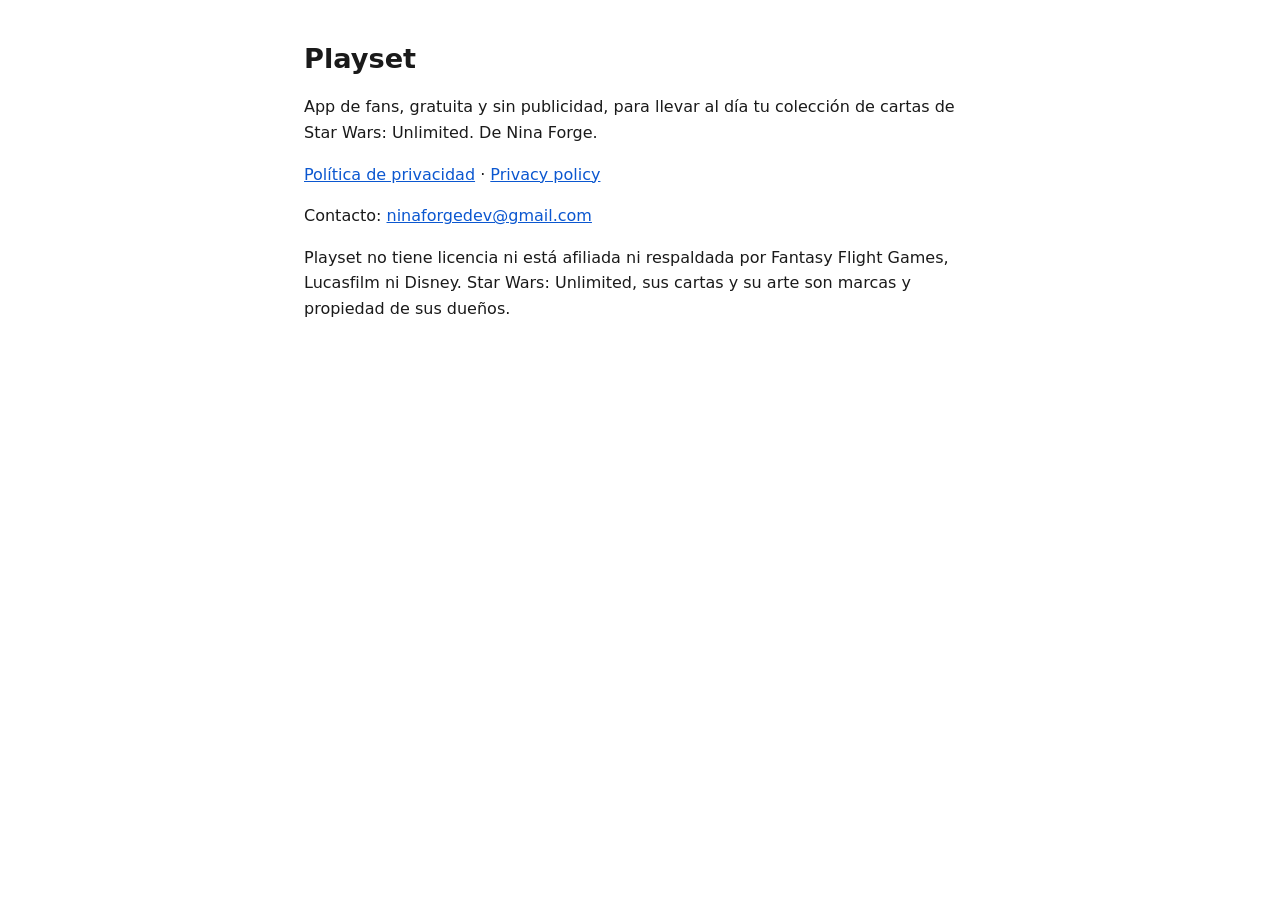
==== playset/index.html @ 529dc541 "feat: add the Nina Forge site and the Playset privacy policy Co-Authored-By: Claude Sonnet 5.5 <nore" ====
<!doctype html>
<html lang="es">
<head>
<meta charset="utf-8">
<meta name="viewport" content="width=device-width,initial-scale=1">
<title>Playset</title>
<style>body{margin:0;background:#fff;color:#1a1a1a;font:16px/1.6 system-ui,-apple-system,Segoe UI,Roboto,sans-serif}
main{max-width:42rem;margin:0 auto;padding:1.5rem 1rem 3rem}
h1{font-size:1.7rem;line-height:1.25}h2{font-size:1.2rem;margin-top:2rem}
a{color:#0b57d0}code{background:#f1f1f1;padding:.1em .3em;border-radius:3px}
nav{margin-bottom:1.5rem;font-size:.95rem}
@media(prefers-color-scheme:dark){body{background:#121212;color:#e6e6e6}a{color:#8ab4f8}code{background:#242424}}</style>
</head>
<body>
<main>

<h1>Playset</h1>
<p>App de fans, gratuita y sin publicidad, para llevar al día tu colección de cartas de Star Wars: Unlimited. De Nina Forge.</p>
<p><a href="privacidad/">Política de privacidad</a> · <a href="privacidad/en/">Privacy policy</a></p>
<p>Contacto: <a href="mailto:ninaforgedev@gmail.com">ninaforgedev@gmail.com</a></p>
<p>Playset no tiene licencia ni está afiliada ni respaldada por Fantasy Flight Games, Lucasfilm ni Disney. Star Wars: Unlimited, sus cartas y su arte son marcas y propiedad de sus dueños.</p>
</main>
</body>
</html>
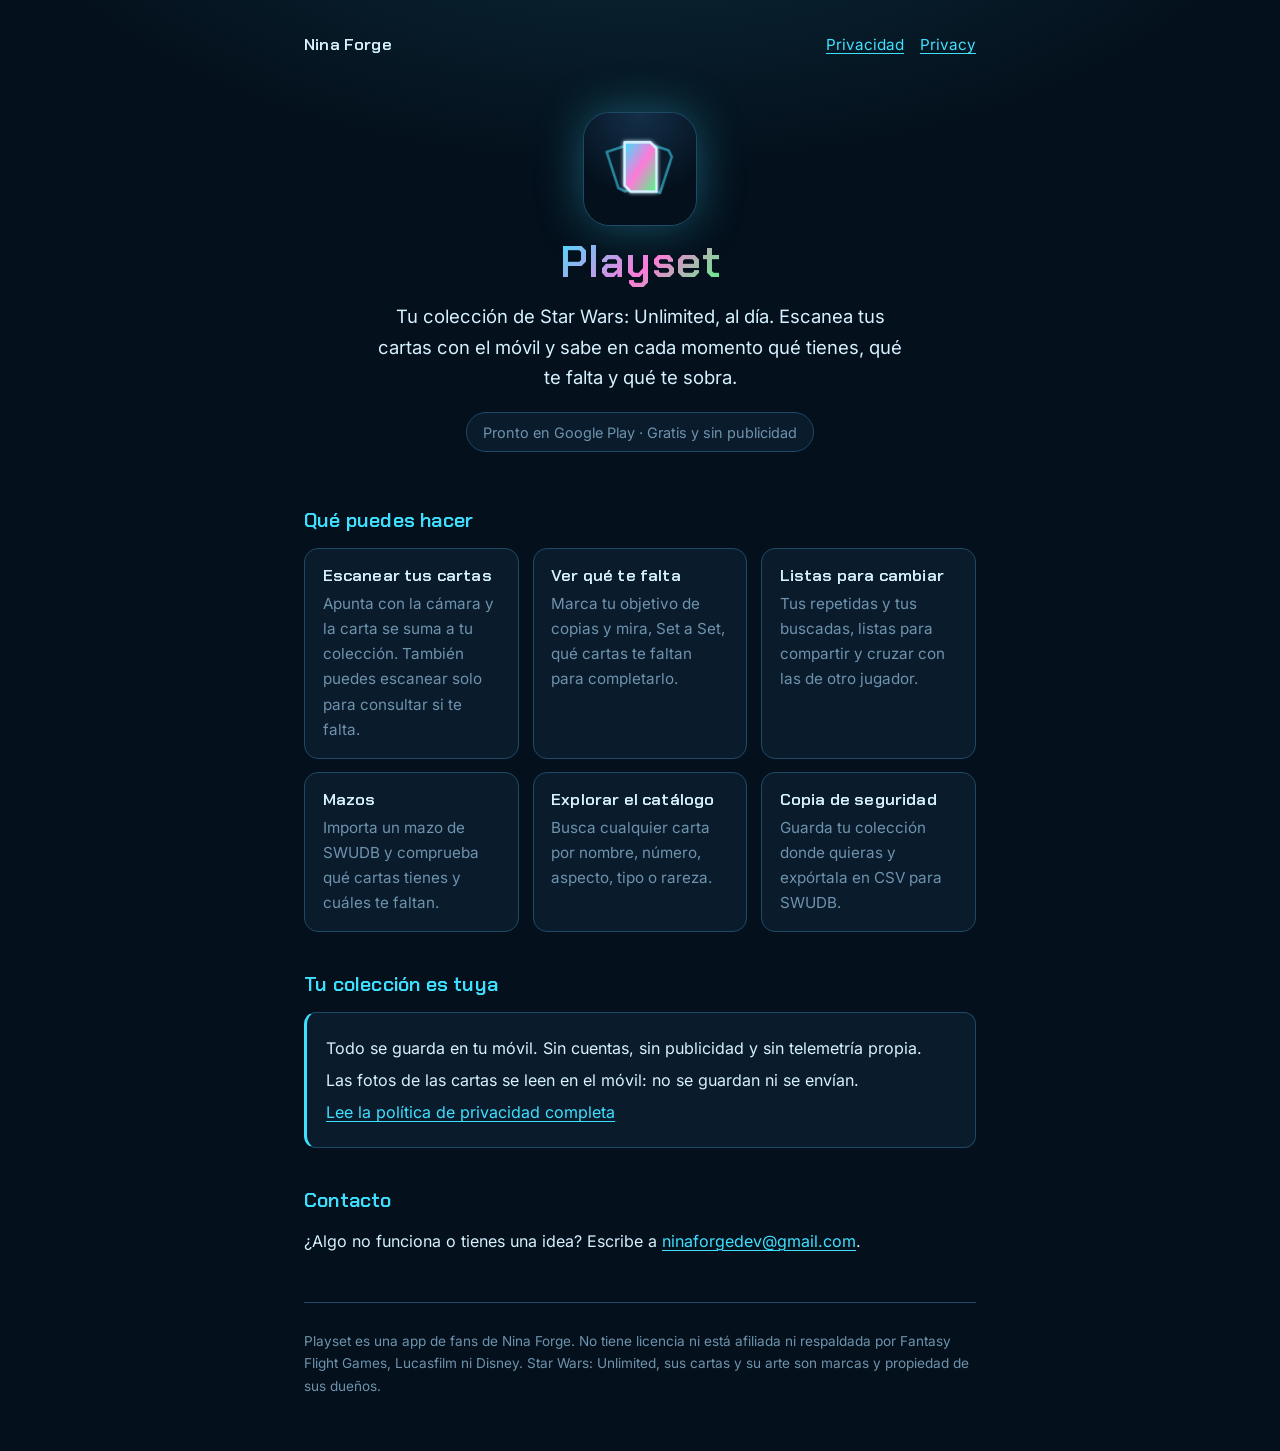
==== commit 04a8241c: "style(site): give the site the Playset holo look and a proper Playset landing page Co-Authored-By: C" ====
--- a/playset/index.html
+++ b/playset/index.html
@@ -4,21 +4,48 @@
 <meta charset="utf-8">
 <meta name="viewport" content="width=device-width,initial-scale=1">
 <title>Playset</title>
-<style>body{margin:0;background:#fff;color:#1a1a1a;font:16px/1.6 system-ui,-apple-system,Segoe UI,Roboto,sans-serif}
-main{max-width:42rem;margin:0 auto;padding:1.5rem 1rem 3rem}
-h1{font-size:1.7rem;line-height:1.25}h2{font-size:1.2rem;margin-top:2rem}
-a{color:#0b57d0}code{background:#f1f1f1;padding:.1em .3em;border-radius:3px}
-nav{margin-bottom:1.5rem;font-size:.95rem}
-@media(prefers-color-scheme:dark){body{background:#121212;color:#e6e6e6}a{color:#8ab4f8}code{background:#242424}}</style>
+<meta name="description" content="App de fans, gratuita y sin publicidad, para llevar al día tu colección de cartas de Star Wars: Unlimited escaneándolas con el móvil.">
+<meta name="theme-color" content="#04101C">
+<link rel="icon" href="/assets/favicon.png">
+<link rel="stylesheet" href="/assets/site.css">
 </head>
 <body>
 <main>
+<header class="topbar">
+<a class="brand" href="/">Nina Forge</a>
+<nav><a href="privacidad/">Privacidad</a><a href="privacidad/en/">Privacy</a></nav>
+</header>
 
-<h1>Playset</h1>
-<p>App de fans, gratuita y sin publicidad, para llevar al día tu colección de cartas de Star Wars: Unlimited. De Nina Forge.</p>
-<p><a href="privacidad/">Política de privacidad</a> · <a href="privacidad/en/">Privacy policy</a></p>
-<p>Contacto: <a href="mailto:ninaforgedev@gmail.com">ninaforgedev@gmail.com</a></p>
-<p>Playset no tiene licencia ni está afiliada ni respaldada por Fantasy Flight Games, Lucasfilm ni Disney. Star Wars: Unlimited, sus cartas y su arte son marcas y propiedad de sus dueños.</p>
+<section class="hero">
+<img src="/assets/playset-icon.png" alt="Icono de Playset">
+<h1><span class="holo-text">Playset</span></h1>
+<p class="lead">Tu colección de Star Wars: Unlimited, al día. Escanea tus cartas con el móvil y sabe en cada momento qué tienes, qué te falta y qué te sobra.</p>
+<span class="badge">Pronto en Google Play · Gratis y sin publicidad</span>
+</section>
+
+<h2>Qué puedes hacer</h2>
+<div class="grid">
+<div class="tile"><h3>Escanear tus cartas</h3><p>Apunta con la cámara y la carta se suma a tu colección. También puedes escanear solo para consultar si te falta.</p></div>
+<div class="tile"><h3>Ver qué te falta</h3><p>Marca tu objetivo de copias y mira, Set a Set, qué cartas te faltan para completarlo.</p></div>
+<div class="tile"><h3>Listas para cambiar</h3><p>Tus repetidas y tus buscadas, listas para compartir y cruzar con las de otro jugador.</p></div>
+<div class="tile"><h3>Mazos</h3><p>Importa un mazo de SWUDB y comprueba qué cartas tienes y cuáles te faltan.</p></div>
+<div class="tile"><h3>Explorar el catálogo</h3><p>Busca cualquier carta por nombre, número, aspecto, tipo o rareza.</p></div>
+<div class="tile"><h3>Copia de seguridad</h3><p>Guarda tu colección donde quieras y expórtala en CSV para SWUDB.</p></div>
+</div>
+
+<h2>Tu colección es tuya</h2>
+<div class="panel">
+<p>Todo se guarda en tu móvil. Sin cuentas, sin publicidad y sin telemetría propia.</p>
+<p>Las fotos de las cartas se leen en el móvil: no se guardan ni se envían.</p>
+<p><a href="privacidad/">Lee la política de privacidad completa</a></p>
+</div>
+
+<h2>Contacto</h2>
+<p>¿Algo no funciona o tienes una idea? Escribe a <a href="mailto:ninaforgedev@gmail.com">ninaforgedev@gmail.com</a>.</p>
+
+<footer>
+<p>Playset es una app de fans de Nina Forge. No tiene licencia ni está afiliada ni respaldada por Fantasy Flight Games, Lucasfilm ni Disney. Star Wars: Unlimited, sus cartas y su arte son marcas y propiedad de sus dueños.</p>
+</footer>
 </main>
 </body>
 </html>
--- a/assets/site.css
+++ b/assets/site.css
@@ -0,0 +1,74 @@
+@font-face{font-family:"Chakra Petch";font-weight:600;font-display:swap;src:url(/assets/fonts/ChakraPetch_600SemiBold.ttf) format("truetype")}
+@font-face{font-family:"Inter";font-weight:400;font-display:swap;src:url(/assets/fonts/Inter_400Regular.ttf) format("truetype")}
+@font-face{font-family:"Inter";font-weight:600;font-display:swap;src:url(/assets/fonts/Inter_600SemiBold.ttf) format("truetype")}
+
+:root{
+  --background:#04101C;
+  --surface:#0A1B2C;
+  --raised:#10263B;
+  --line:#1E4A66;
+  --text:#D6F1FF;
+  --muted:#6E93AD;
+  --accent:#3FE0FF;
+  --foil:#FF7AD9;
+  --green:#4DFF82;
+  --holo:linear-gradient(135deg,var(--accent) 0%,var(--foil) 55%,var(--green) 100%);
+}
+
+*{box-sizing:border-box}
+html{color-scheme:dark}
+body{
+  margin:0;
+  min-height:100vh;
+  background:
+    radial-gradient(60rem 30rem at 50% -10rem,rgba(63,224,255,.14),transparent 70%),
+    var(--background);
+  color:var(--text);
+  font:16px/1.65 Inter,system-ui,-apple-system,"Segoe UI",Roboto,sans-serif;
+  -webkit-font-smoothing:antialiased;
+}
+
+main{max-width:44rem;margin:0 auto;padding:2rem 1rem 3rem}
+
+h1,h2,h3,.brand{font-family:"Chakra Petch",Inter,system-ui,sans-serif;font-weight:600;letter-spacing:.01em;line-height:1.2}
+h1{font-size:clamp(2rem,6vw,2.75rem);margin:.25rem 0 .75rem}
+h2{font-size:1.25rem;margin:2.5rem 0 .75rem;color:var(--accent)}
+h3{font-size:1.05rem;margin:0 0 .35rem}
+
+a{color:var(--accent);text-decoration-thickness:1px;text-underline-offset:3px}
+a:hover{text-decoration-thickness:2px}
+a:focus-visible{outline:2px solid var(--accent);outline-offset:3px;border-radius:4px}
+
+code{font-family:"JetBrains Mono",ui-monospace,Menlo,monospace;font-size:.88em;background:var(--raised);border:1px solid var(--line);padding:.05em .35em;border-radius:4px;overflow-wrap:anywhere}
+strong{color:#fff;font-weight:600}
+ul{padding-left:1.25rem}
+li{margin:.4rem 0}
+
+.topbar{display:flex;justify-content:space-between;align-items:center;gap:1rem;margin-bottom:2rem;font-size:.95rem}
+.topbar .brand{color:var(--text);text-decoration:none;font-size:1.05rem}
+.topbar nav{display:flex;gap:1rem;flex-wrap:wrap}
+
+.hero{text-align:center;padding:1.5rem 0 1rem}
+.hero img{width:112px;height:112px;border-radius:26px;box-shadow:0 0 0 1px var(--line),0 0 48px rgba(63,224,255,.35)}
+.hero .lead{font-size:1.15rem;color:var(--text);max-width:34rem;margin:0 auto}
+.holo-text{background:var(--holo);-webkit-background-clip:text;background-clip:text;color:transparent}
+
+.badge{display:inline-block;margin-top:1.25rem;padding:.45rem 1rem;border:1px solid var(--line);border-radius:999px;background:var(--surface);color:var(--muted);font-size:.9rem}
+
+.grid{display:grid;grid-template-columns:repeat(auto-fit,minmax(13rem,1fr));gap:.85rem;margin-top:1rem}
+.tile{background:var(--surface);border:1px solid var(--line);border-radius:14px;padding:1rem 1.1rem}
+.tile p{margin:0;color:var(--muted);font-size:.95rem}
+
+.panel{background:var(--surface);border:1px solid var(--line);border-left:3px solid var(--accent);border-radius:12px;padding:1rem 1.2rem;margin-top:1rem}
+.panel p{margin:.35rem 0}
+
+.app-link{display:flex;align-items:center;gap:1rem;text-decoration:none;color:inherit;background:var(--surface);border:1px solid var(--line);border-radius:16px;padding:1rem;margin-top:1rem;transition:border-color .15s,transform .15s}
+.app-link:hover{border-color:var(--accent);transform:translateY(-1px)}
+.app-link img{width:64px;height:64px;border-radius:16px;flex:none}
+.app-link p{margin:.15rem 0 0;color:var(--muted);font-size:.95rem}
+
+.meta{color:var(--muted);font-size:.95rem}
+footer{margin-top:3rem;padding-top:1.25rem;border-top:1px solid var(--line);color:var(--muted);font-size:.85rem}
+footer p{margin:.4rem 0}
+
+@media (prefers-reduced-motion:reduce){.app-link{transition:none}.app-link:hover{transform:none}}
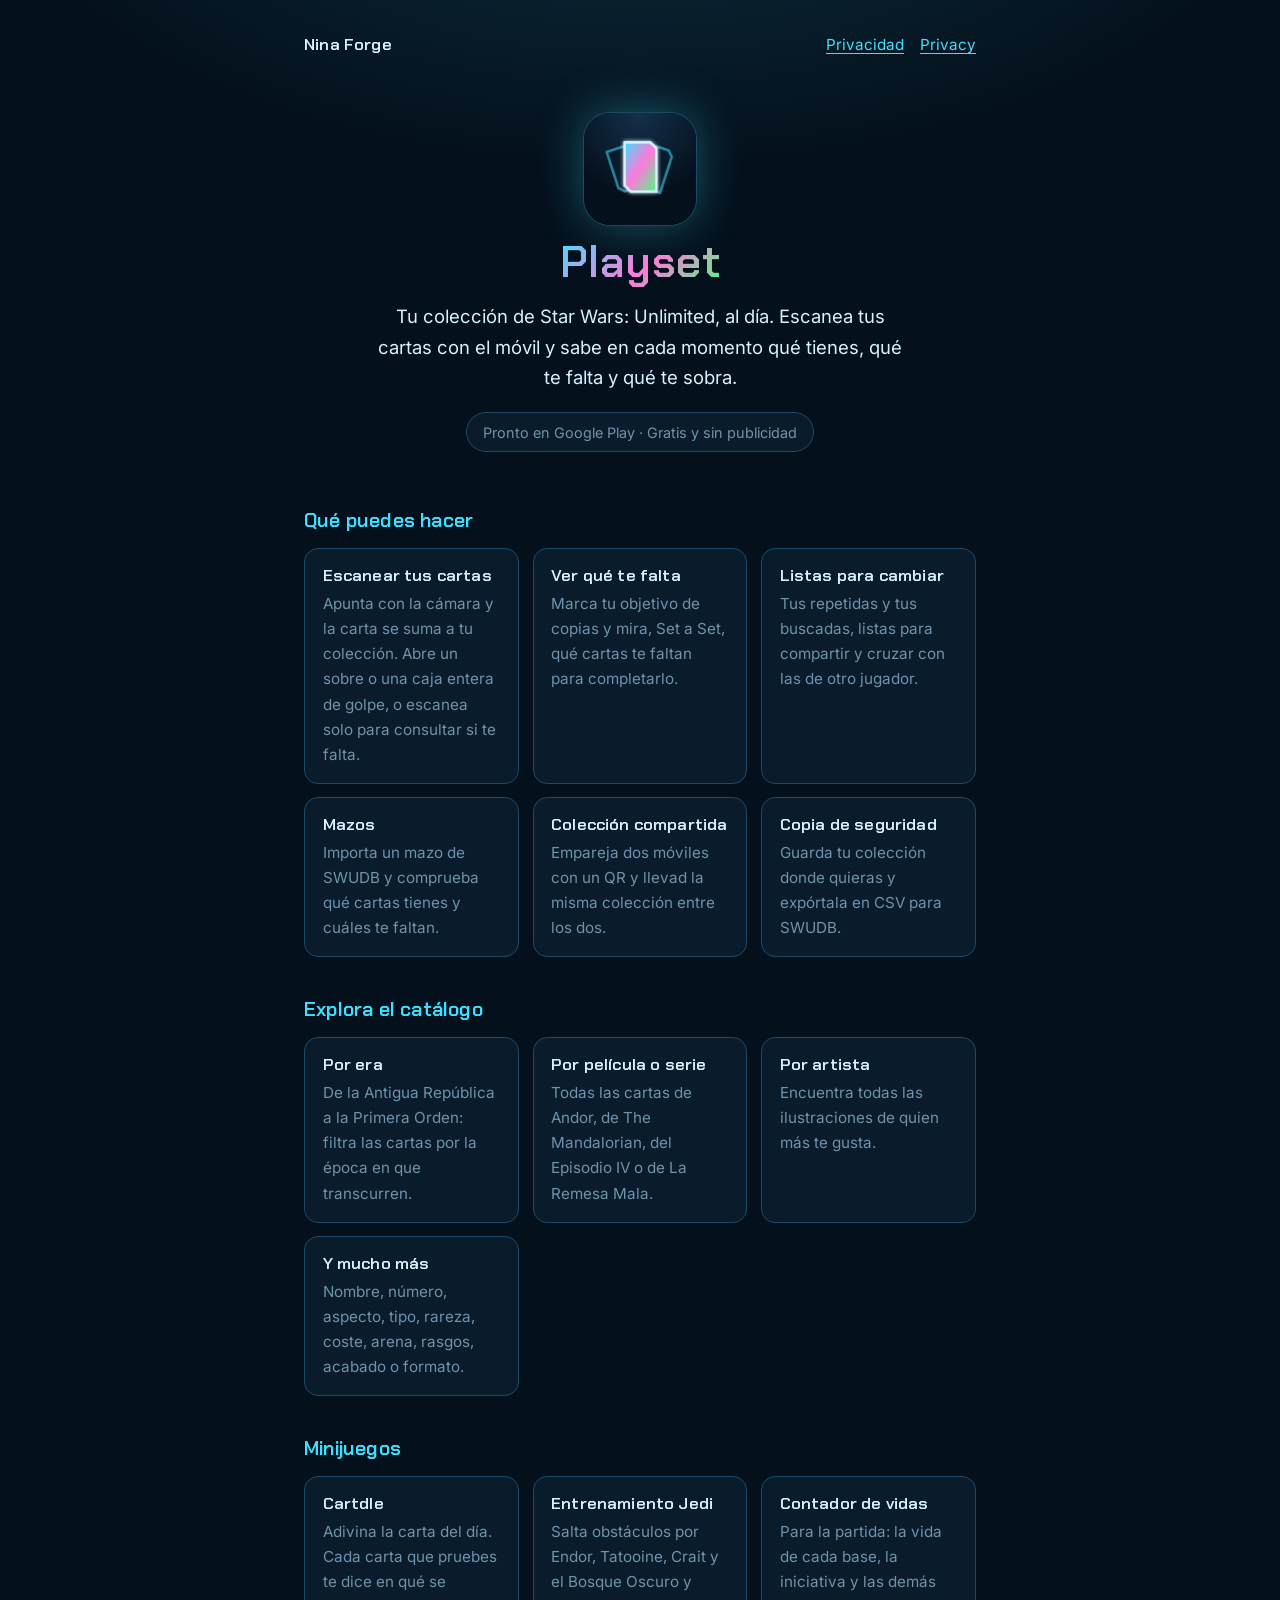
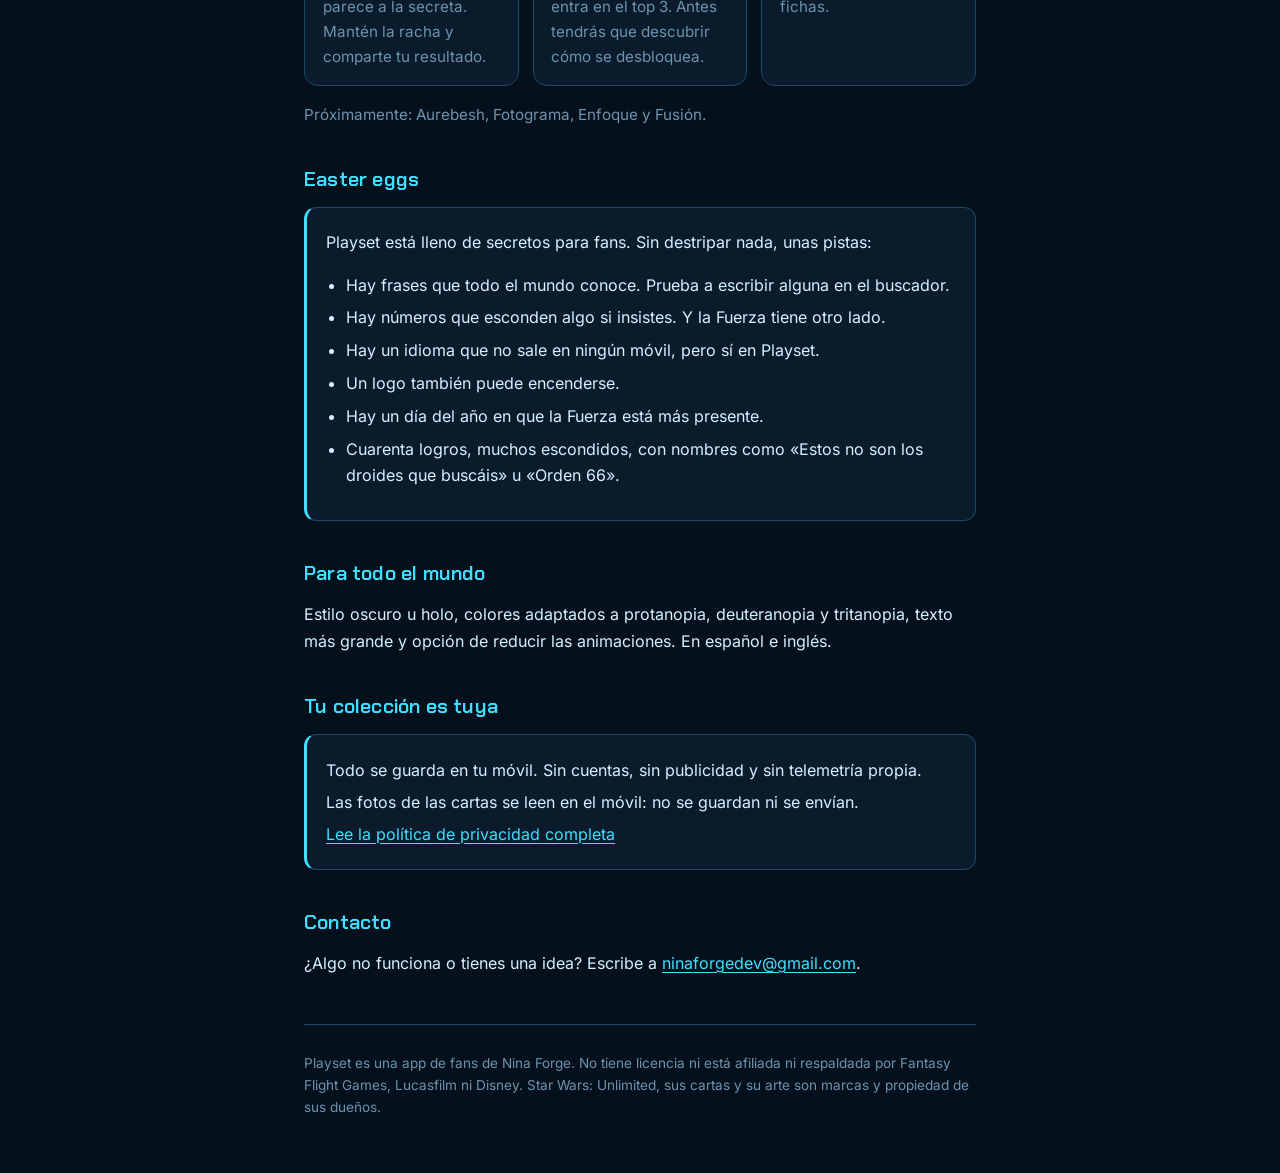
==== commit 913c50a6: "feat(playset): describe the app features, minigames and easter eggs Co-Authored-By: Claude Opus 5.5 " ====
--- a/playset/index.html
+++ b/playset/index.html
@@ -25,13 +25,45 @@
 
 <h2>Qué puedes hacer</h2>
 <div class="grid">
-<div class="tile"><h3>Escanear tus cartas</h3><p>Apunta con la cámara y la carta se suma a tu colección. También puedes escanear solo para consultar si te falta.</p></div>
+<div class="tile"><h3>Escanear tus cartas</h3><p>Apunta con la cámara y la carta se suma a tu colección. Abre un sobre o una caja entera de golpe, o escanea solo para consultar si te falta.</p></div>
 <div class="tile"><h3>Ver qué te falta</h3><p>Marca tu objetivo de copias y mira, Set a Set, qué cartas te faltan para completarlo.</p></div>
 <div class="tile"><h3>Listas para cambiar</h3><p>Tus repetidas y tus buscadas, listas para compartir y cruzar con las de otro jugador.</p></div>
 <div class="tile"><h3>Mazos</h3><p>Importa un mazo de SWUDB y comprueba qué cartas tienes y cuáles te faltan.</p></div>
-<div class="tile"><h3>Explorar el catálogo</h3><p>Busca cualquier carta por nombre, número, aspecto, tipo o rareza.</p></div>
+<div class="tile"><h3>Colección compartida</h3><p>Empareja dos móviles con un QR y llevad la misma colección entre los dos.</p></div>
 <div class="tile"><h3>Copia de seguridad</h3><p>Guarda tu colección donde quieras y expórtala en CSV para SWUDB.</p></div>
 </div>
+
+<h2>Explora el catálogo</h2>
+<div class="grid">
+<div class="tile"><h3>Por era</h3><p>De la Antigua República a la Primera Orden: filtra las cartas por la época en que transcurren.</p></div>
+<div class="tile"><h3>Por película o serie</h3><p>Todas las cartas de Andor, de The Mandalorian, del Episodio IV o de La Remesa Mala.</p></div>
+<div class="tile"><h3>Por artista</h3><p>Encuentra todas las ilustraciones de quien más te gusta.</p></div>
+<div class="tile"><h3>Y mucho más</h3><p>Nombre, número, aspecto, tipo, rareza, coste, arena, rasgos, acabado o formato.</p></div>
+</div>
+
+<h2>Minijuegos</h2>
+<div class="grid">
+<div class="tile"><h3>Cartdle</h3><p>Adivina la carta del día. Cada carta que pruebes te dice en qué se parece a la secreta. Mantén la racha y comparte tu resultado.</p></div>
+<div class="tile"><h3>Entrenamiento Jedi</h3><p>Salta obstáculos por Endor, Tatooine, Crait y el Bosque Oscuro y entra en el top 3. Antes tendrás que descubrir cómo se desbloquea.</p></div>
+<div class="tile"><h3>Contador de vidas</h3><p>Para la partida: la vida de cada base, la iniciativa y las demás fichas.</p></div>
+</div>
+<p class="meta">Próximamente: Aurebesh, Fotograma, Enfoque y Fusión.</p>
+
+<h2>Easter eggs</h2>
+<div class="panel">
+<p>Playset está lleno de secretos para fans. Sin destripar nada, unas pistas:</p>
+<ul>
+<li>Hay frases que todo el mundo conoce. Prueba a escribir alguna en el buscador.</li>
+<li>Hay números que esconden algo si insistes. Y la Fuerza tiene otro lado.</li>
+<li>Hay un idioma que no sale en ningún móvil, pero sí en Playset.</li>
+<li>Un logo también puede encenderse.</li>
+<li>Hay un día del año en que la Fuerza está más presente.</li>
+<li>Cuarenta logros, muchos escondidos, con nombres como «Estos no son los droides que buscáis» u «Orden 66».</li>
+</ul>
+</div>
+
+<h2>Para todo el mundo</h2>
+<p>Estilo oscuro u holo, colores adaptados a protanopia, deuteranopia y tritanopia, texto más grande y opción de reducir las animaciones. En español e inglés.</p>
 
 <h2>Tu colección es tuya</h2>
 <div class="panel">
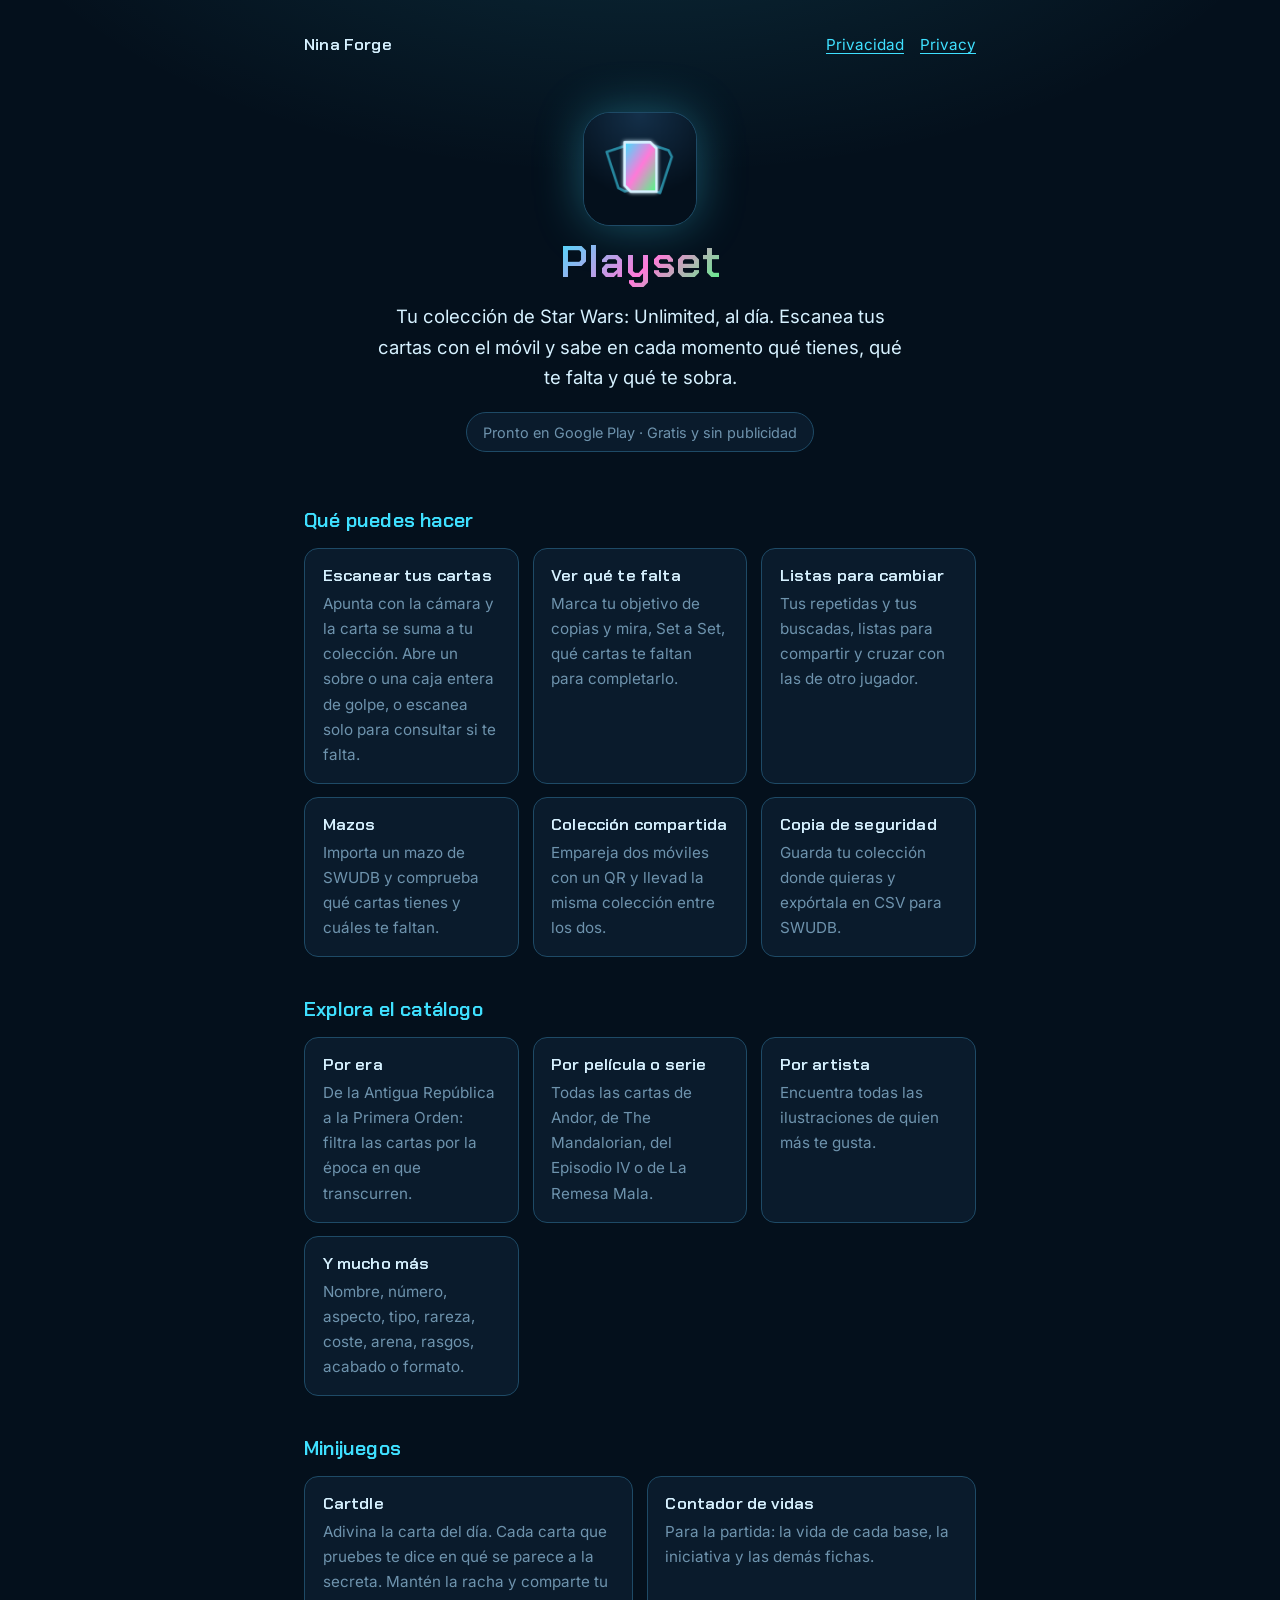
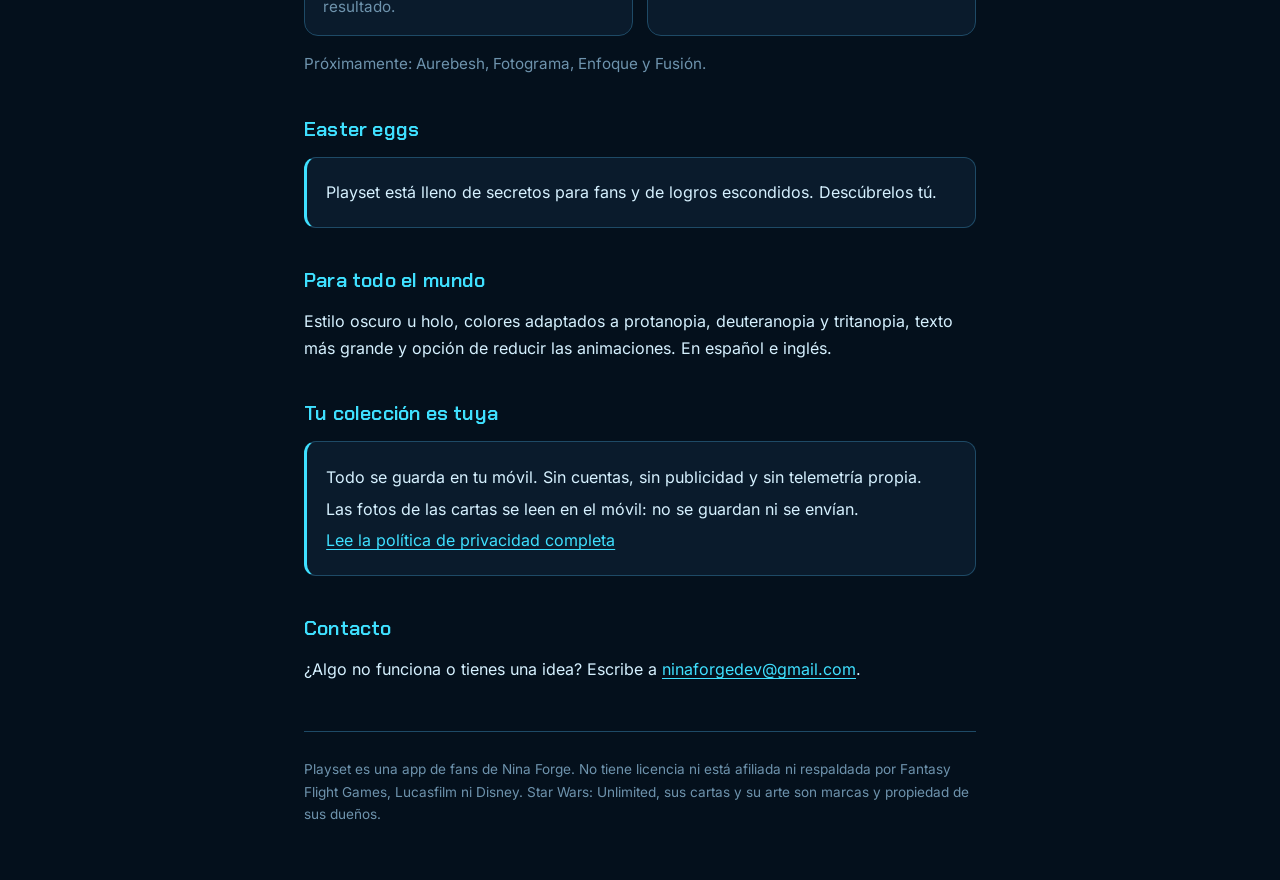
==== commit ae6419bc: "feat(playset): keep the easter eggs and the Jedi training secret Co-Authored-By: Claude Opus 5.5 <no" ====
--- a/playset/index.html
+++ b/playset/index.html
@@ -44,22 +44,13 @@
 <h2>Minijuegos</h2>
 <div class="grid">
 <div class="tile"><h3>Cartdle</h3><p>Adivina la carta del día. Cada carta que pruebes te dice en qué se parece a la secreta. Mantén la racha y comparte tu resultado.</p></div>
-<div class="tile"><h3>Entrenamiento Jedi</h3><p>Salta obstáculos por Endor, Tatooine, Crait y el Bosque Oscuro y entra en el top 3. Antes tendrás que descubrir cómo se desbloquea.</p></div>
 <div class="tile"><h3>Contador de vidas</h3><p>Para la partida: la vida de cada base, la iniciativa y las demás fichas.</p></div>
 </div>
 <p class="meta">Próximamente: Aurebesh, Fotograma, Enfoque y Fusión.</p>
 
 <h2>Easter eggs</h2>
 <div class="panel">
-<p>Playset está lleno de secretos para fans. Sin destripar nada, unas pistas:</p>
-<ul>
-<li>Hay frases que todo el mundo conoce. Prueba a escribir alguna en el buscador.</li>
-<li>Hay números que esconden algo si insistes. Y la Fuerza tiene otro lado.</li>
-<li>Hay un idioma que no sale en ningún móvil, pero sí en Playset.</li>
-<li>Un logo también puede encenderse.</li>
-<li>Hay un día del año en que la Fuerza está más presente.</li>
-<li>Cuarenta logros, muchos escondidos, con nombres como «Estos no son los droides que buscáis» u «Orden 66».</li>
-</ul>
+<p>Playset está lleno de secretos para fans y de logros escondidos. Descúbrelos tú.</p>
 </div>
 
 <h2>Para todo el mundo</h2>
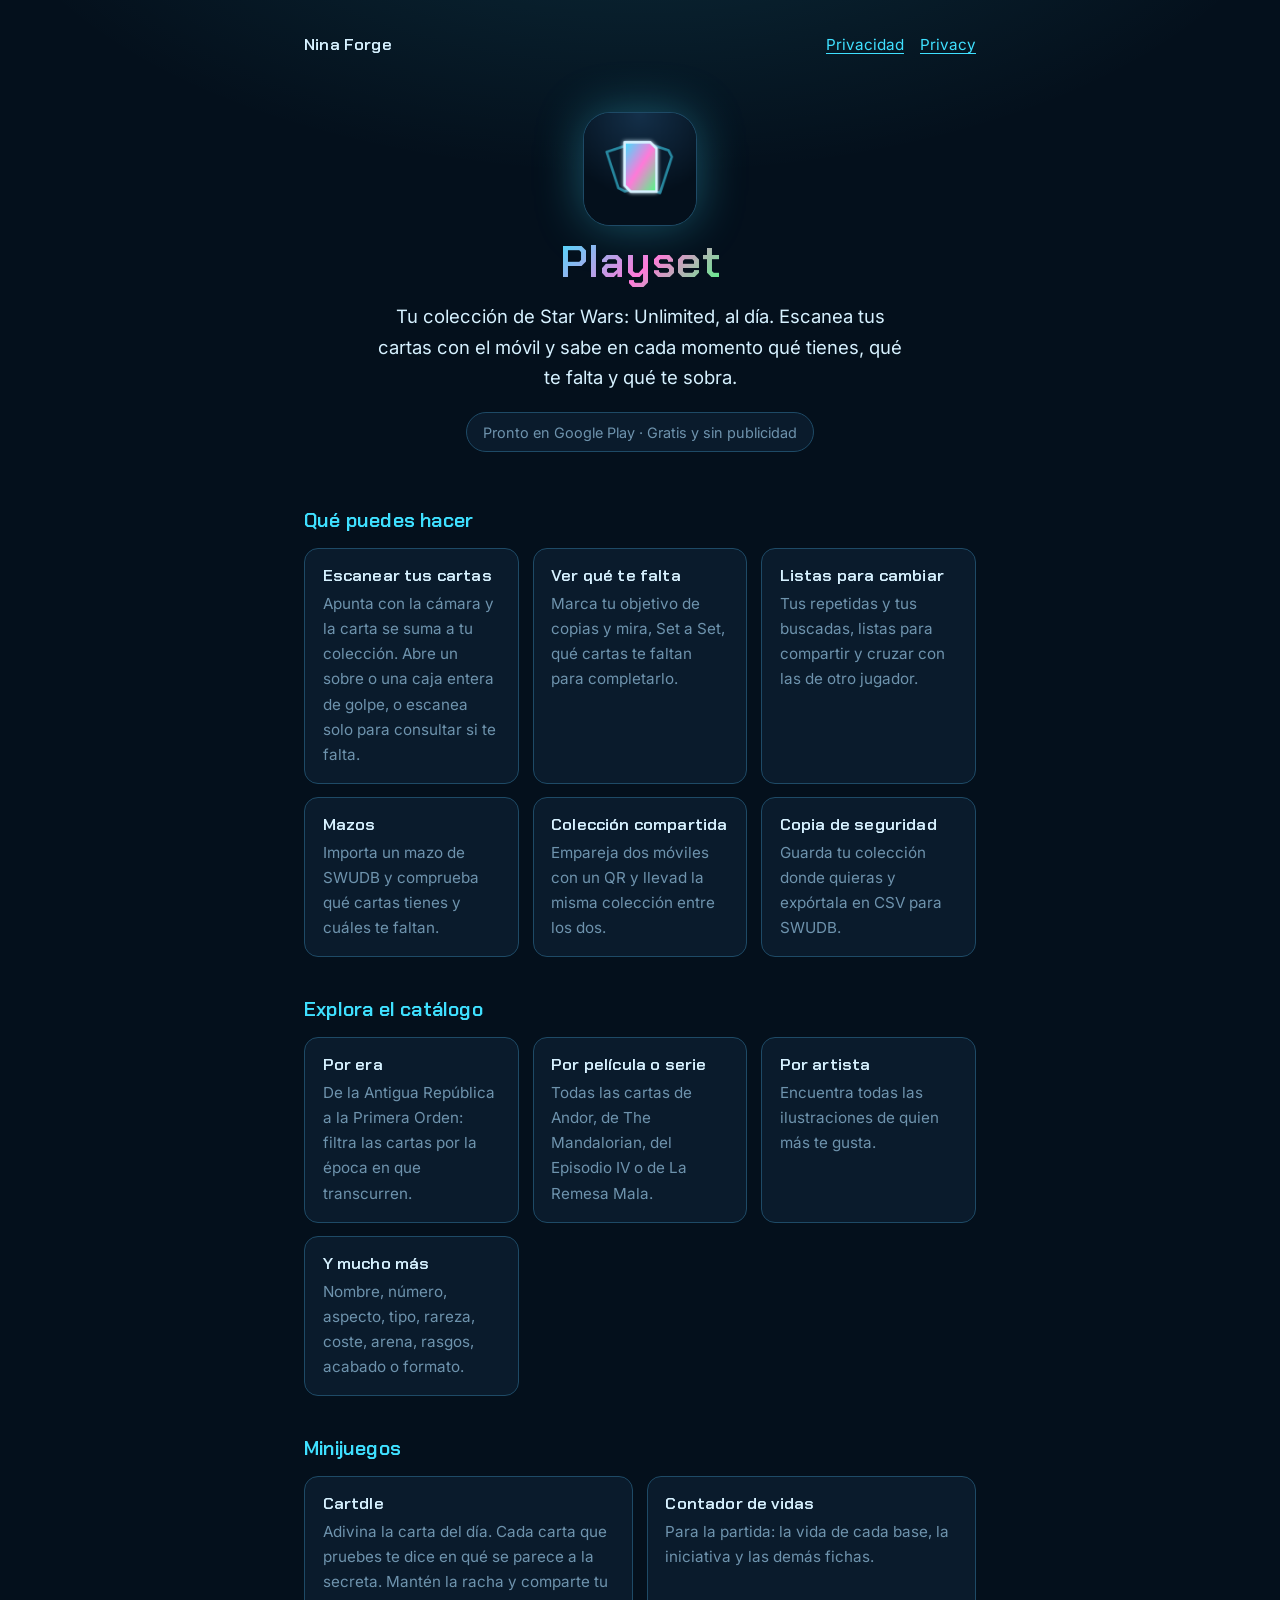
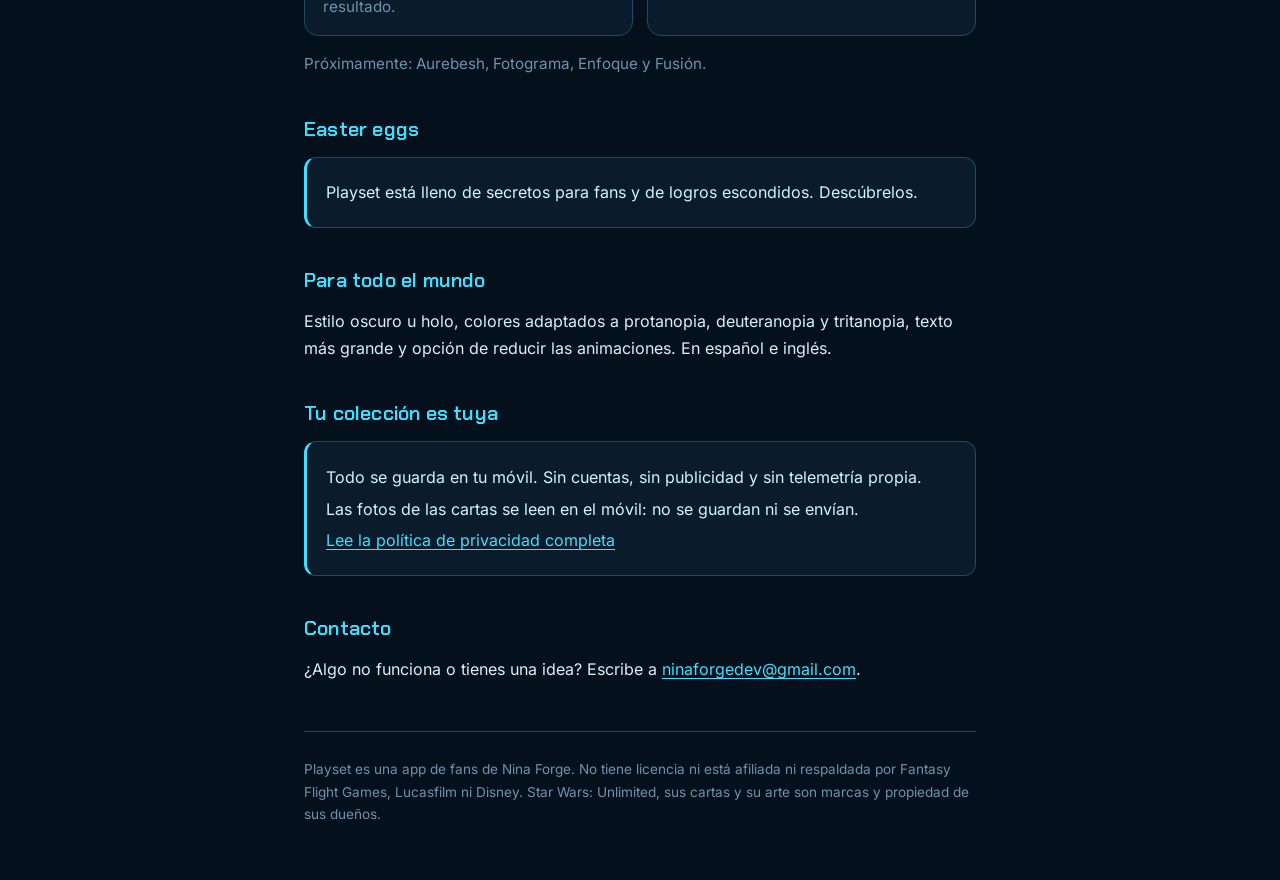
==== commit 0cb1b760: "feat(playset): shorten the easter eggs line Co-Authored-By: Claude Opus 5.5 <noreply@anthropic.com>" ====
--- a/playset/index.html
+++ b/playset/index.html
@@ -50,7 +50,7 @@
 
 <h2>Easter eggs</h2>
 <div class="panel">
-<p>Playset está lleno de secretos para fans y de logros escondidos. Descúbrelos tú.</p>
+<p>Playset está lleno de secretos para fans y de logros escondidos. Descúbrelos.</p>
 </div>
 
 <h2>Para todo el mundo</h2>
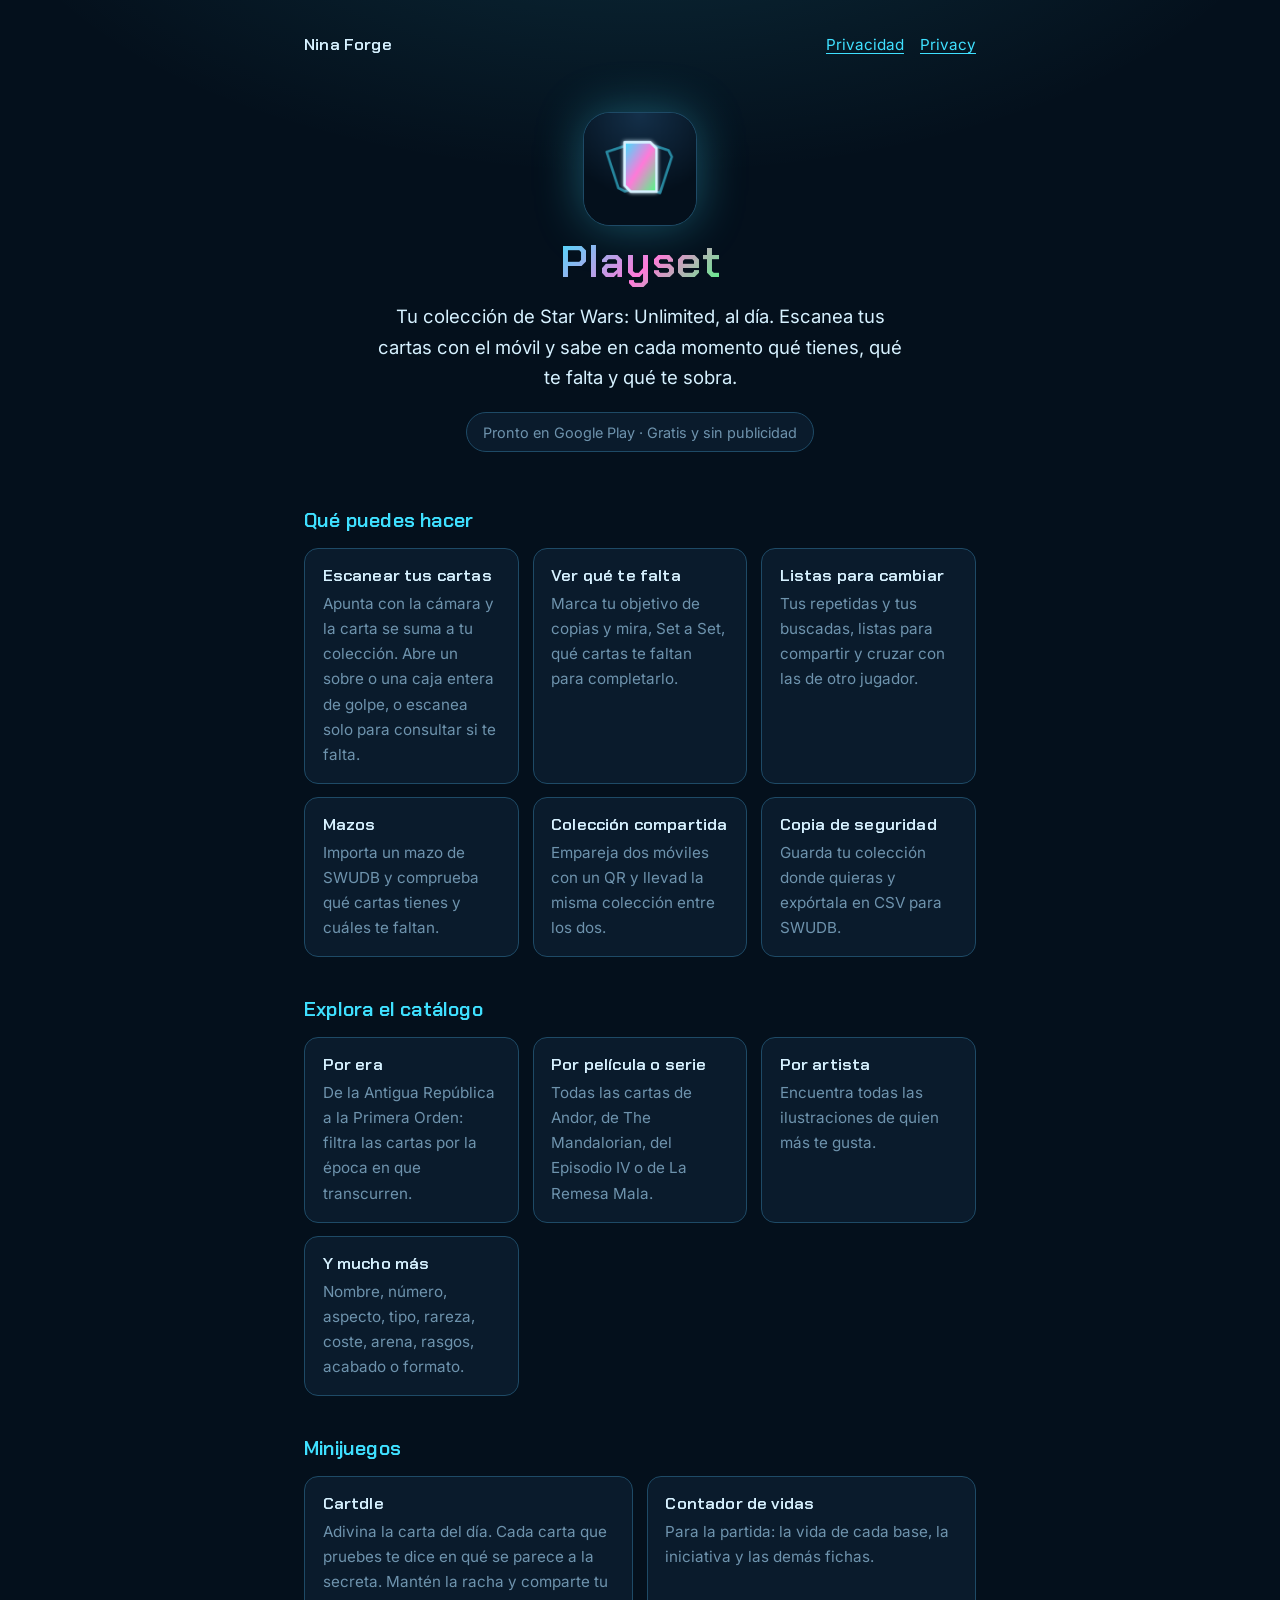
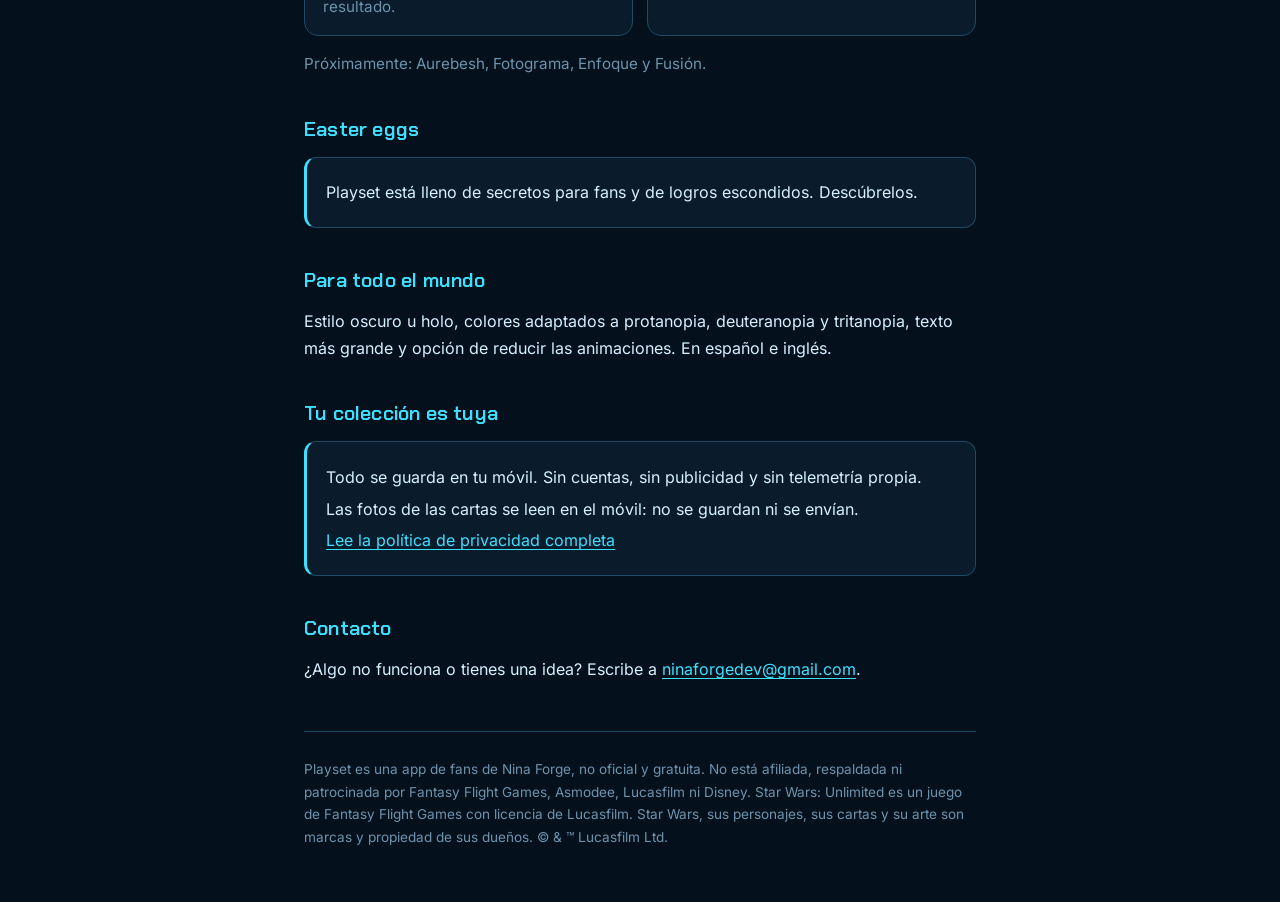
==== commit fabeea0f: "fix(playset): align the trademark notice with the app's unofficial notice Co-Authored-By: Claude Opu" ====
--- a/playset/index.html
+++ b/playset/index.html
@@ -67,7 +67,7 @@
 <p>¿Algo no funciona o tienes una idea? Escribe a <a href="mailto:ninaforgedev@gmail.com">ninaforgedev@gmail.com</a>.</p>
 
 <footer>
-<p>Playset es una app de fans de Nina Forge. No tiene licencia ni está afiliada ni respaldada por Fantasy Flight Games, Lucasfilm ni Disney. Star Wars: Unlimited, sus cartas y su arte son marcas y propiedad de sus dueños.</p>
+<p>Playset es una app de fans de Nina Forge, no oficial y gratuita. No está afiliada, respaldada ni patrocinada por Fantasy Flight Games, Asmodee, Lucasfilm ni Disney. Star Wars: Unlimited es un juego de Fantasy Flight Games con licencia de Lucasfilm. Star Wars, sus personajes, sus cartas y su arte son marcas y propiedad de sus dueños. © &amp; ™ Lucasfilm Ltd.</p>
 </footer>
 </main>
 </body>
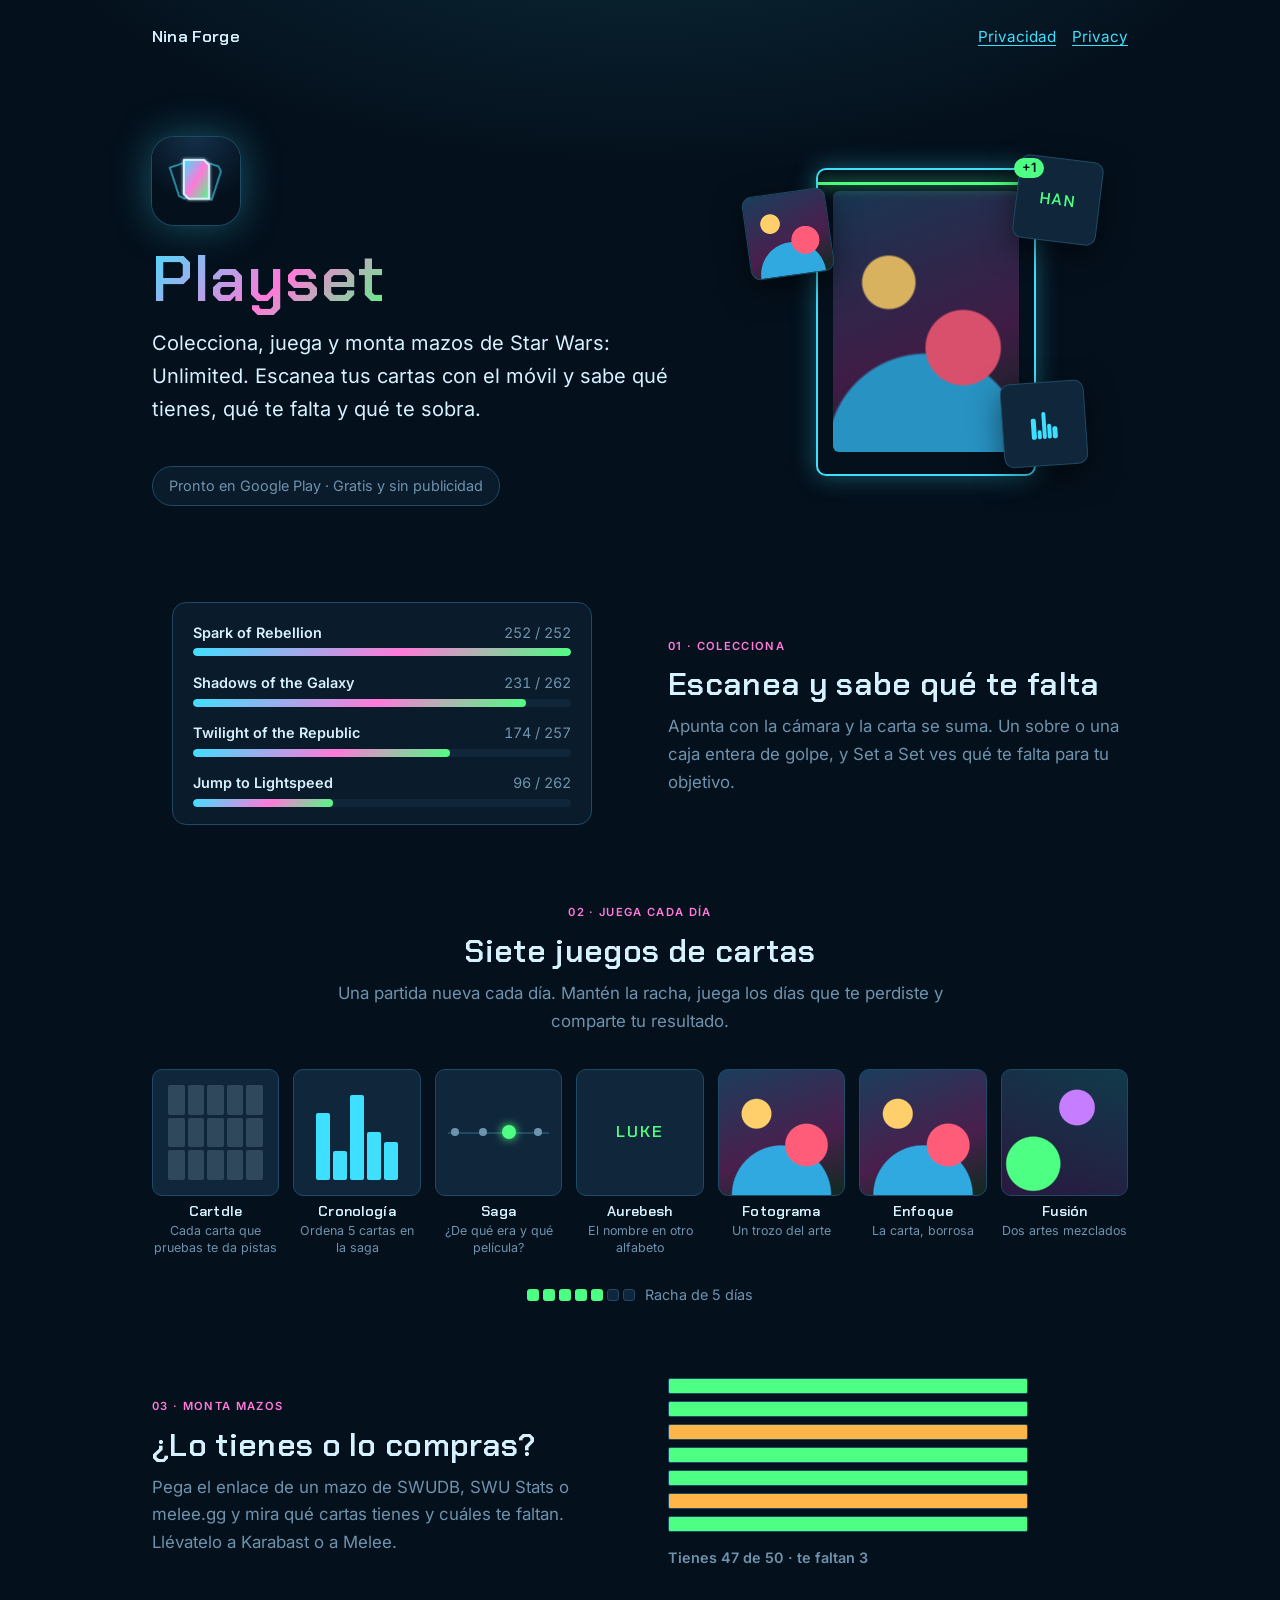
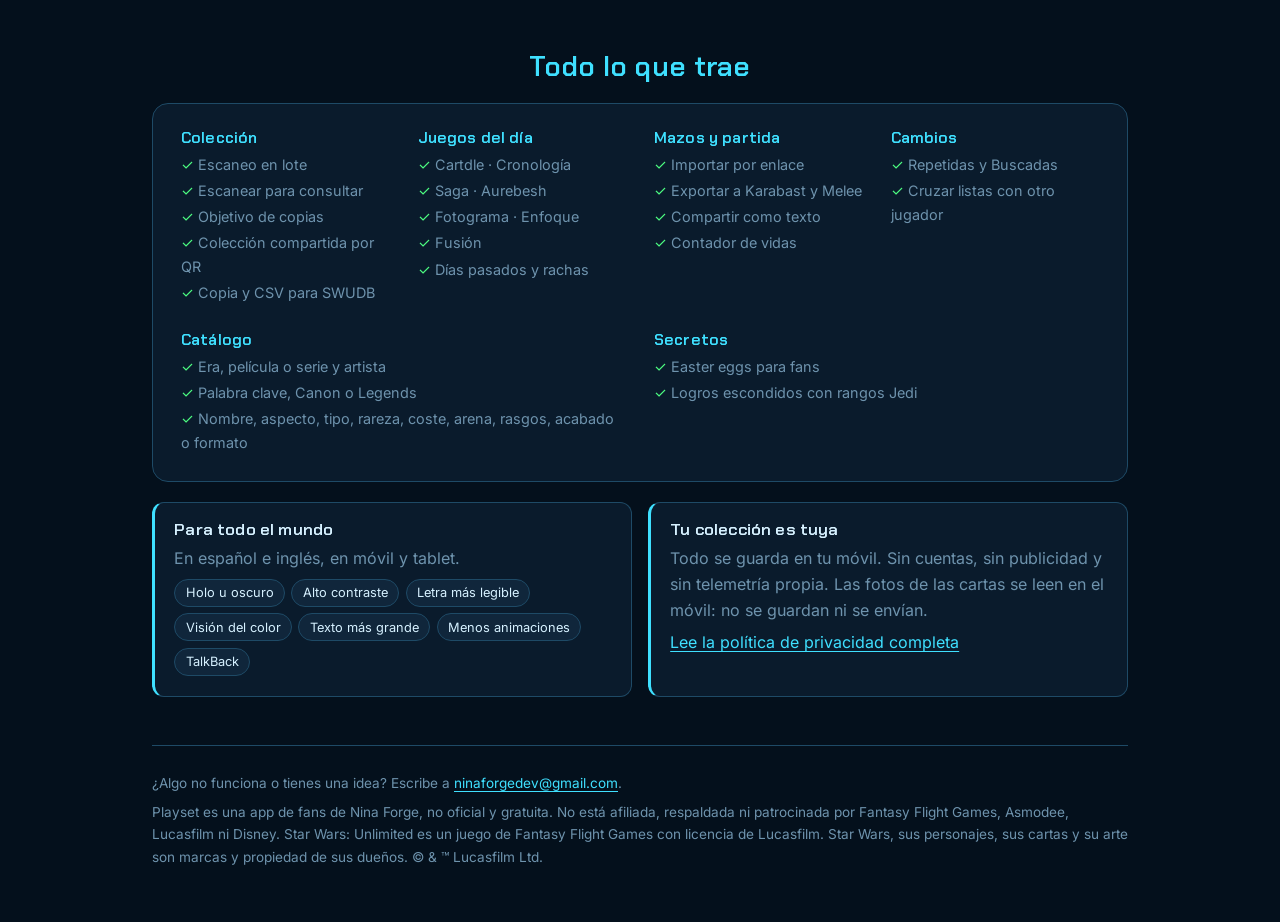
==== commit 51bb950f: "feat(playset): rebuild the landing around collect, play and decks with an index of every feature Co-" ====
--- a/playset/index.html
+++ b/playset/index.html
@@ -4,69 +4,84 @@
 <meta charset="utf-8">
 <meta name="viewport" content="width=device-width,initial-scale=1">
 <title>Playset</title>
-<meta name="description" content="App de fans, gratuita y sin publicidad, para llevar al día tu colección de cartas de Star Wars: Unlimited escaneándolas con el móvil.">
+<meta name="description" content="App de fans, gratuita y sin publicidad, para coleccionar, jugar y montar mazos de Star Wars: Unlimited: escanea tus cartas con el móvil y juega siete juegos de cartas cada día.">
 <meta name="theme-color" content="#04101C">
 <link rel="icon" href="/assets/favicon.png">
 <link rel="stylesheet" href="/assets/site.css">
 </head>
 <body>
-<main>
+<main class="lp">
 <header class="topbar">
 <a class="brand" href="/">Nina Forge</a>
 <nav><a href="privacidad/">Privacidad</a><a href="privacidad/en/">Privacy</a></nav>
 </header>
 
-<section class="hero">
-<img src="/assets/playset-icon.png" alt="Icono de Playset">
+<section class="lp-hero">
+<div>
+<img class="lp-icon" src="/assets/playset-icon.png" alt="Icono de Playset">
 <h1><span class="holo-text">Playset</span></h1>
-<p class="lead">Tu colección de Star Wars: Unlimited, al día. Escanea tus cartas con el móvil y sabe en cada momento qué tienes, qué te falta y qué te sobra.</p>
+<p class="lp-lead">Colecciona, juega y monta mazos de Star Wars: Unlimited. Escanea tus cartas con el móvil y sabe qué tienes, qué te falta y qué te sobra.</p>
 <span class="badge">Pronto en Google Play · Gratis y sin publicidad</span>
+</div>
+<div class="lp-collage" aria-hidden="true">
+<div class="lp-scan"><span class="lp-plus">+1</span><div class="lp-art"></div></div>
+<div class="lp-game lp-focus lp-art lp-c1"></div>
+<div class="lp-game lp-aurebesh lp-c2"><span>⟟⏁⌇</span><span>HAN</span></div>
+<div class="lp-game lp-chronology lp-c3"><i></i><i></i><i></i><i></i><i></i></div>
+</div>
 </section>
 
-<h2>Qué puedes hacer</h2>
-<div class="grid">
-<div class="tile"><h3>Escanear tus cartas</h3><p>Apunta con la cámara y la carta se suma a tu colección. Abre un sobre o una caja entera de golpe, o escanea solo para consultar si te falta.</p></div>
-<div class="tile"><h3>Ver qué te falta</h3><p>Marca tu objetivo de copias y mira, Set a Set, qué cartas te faltan para completarlo.</p></div>
-<div class="tile"><h3>Listas para cambiar</h3><p>Tus repetidas y tus buscadas, listas para compartir y cruzar con las de otro jugador.</p></div>
-<div class="tile"><h3>Mazos</h3><p>Importa un mazo de SWUDB y comprueba qué cartas tienes y cuáles te faltan.</p></div>
-<div class="tile"><h3>Colección compartida</h3><p>Empareja dos móviles con un QR y llevad la misma colección entre los dos.</p></div>
-<div class="tile"><h3>Copia de seguridad</h3><p>Guarda tu colección donde quieras y expórtala en CSV para SWUDB.</p></div>
+<section class="lp-pillar lp-collect">
+<div class="lp-visual" aria-hidden="true">
+<div class="lp-scan lp-mobile-only"><span class="lp-plus">+1</span><div class="lp-art"></div></div>
+<div class="lp-sets lp-desktop-only">
+<div class="lp-set"><b>Spark of Rebellion</b><span>252 / 252</span><i style="--progress:100%"></i></div>
+<div class="lp-set"><b>Shadows of the Galaxy</b><span>231 / 262</span><i style="--progress:88%"></i></div>
+<div class="lp-set"><b>Twilight of the Republic</b><span>174 / 257</span><i style="--progress:68%"></i></div>
+<div class="lp-set"><b>Jump to Lightspeed</b><span>96 / 262</span><i style="--progress:37%"></i></div>
+</div>
+</div>
+<div><span class="lp-step">01 · Colecciona</span><h2>Escanea y sabe qué te falta</h2><p>Apunta con la cámara y la carta se suma. Un sobre o una caja entera de golpe, y Set a Set ves qué te falta para tu objetivo.</p></div>
+</section>
+
+<section class="lp-pillar lp-play">
+<div class="lp-play-text"><span class="lp-step">02 · Juega cada día</span><h2>Siete juegos de cartas</h2><p>Una partida nueva cada día. Mantén la racha, juega los días que te perdiste y comparte tu resultado.</p></div>
+<ul class="lp-games">
+<li><div class="lp-game lp-cartdle" aria-hidden="true"><span><i class="lp-no"></i><i class="lp-close"></i><i class="lp-no"></i><i class="lp-yes"></i><i class="lp-no"></i></span><span><i class="lp-close"></i><i class="lp-yes"></i><i class="lp-no"></i><i class="lp-yes"></i><i class="lp-close"></i></span><span><i class="lp-yes"></i><i class="lp-yes"></i><i class="lp-yes"></i><i class="lp-yes"></i><i class="lp-yes"></i></span></div><h3>Cartdle</h3><p>Cada carta que pruebas te da pistas</p></li>
+<li><div class="lp-game lp-chronology" aria-hidden="true"><i></i><i></i><i></i><i></i><i></i></div><h3>Cronología</h3><p>Ordena 5 cartas en la saga</p></li>
+<li><div class="lp-game lp-saga" aria-hidden="true"><i></i><i></i><i></i><i></i><b></b></div><h3>Saga</h3><p>¿De qué era y qué película?</p></li>
+<li><div class="lp-game lp-aurebesh" aria-hidden="true"><span>⟟⏁⌇⟒</span><span>LUKE</span></div><h3>Aurebesh</h3><p>El nombre en otro alfabeto</p></li>
+<li><div class="lp-game lp-frame lp-art" aria-hidden="true"></div><h3>Fotograma</h3><p>Un trozo del arte</p></li>
+<li><div class="lp-game lp-focus lp-art" aria-hidden="true"></div><h3>Enfoque</h3><p>La carta, borrosa</p></li>
+<li><div class="lp-game lp-fusion lp-art" aria-hidden="true"></div><h3>Fusión</h3><p>Dos artes mezclados</p></li>
+</ul>
+<div class="lp-streak" aria-hidden="true"><i></i><i></i><i></i><i></i><i></i><i class="lp-off"></i><i class="lp-off"></i>Racha de 5 días</div>
+</section>
+
+<section class="lp-pillar lp-decks">
+<div class="lp-visual" aria-hidden="true">
+<div class="lp-deck"><i style="--row:0"></i><i style="--row:1"></i><i class="lp-missing" style="--row:2"></i><i style="--row:3"></i><i style="--row:4"></i><i class="lp-missing" style="--row:5"></i><i style="--row:6"></i><span>Tienes 47 de 50 · te faltan 3</span></div>
+</div>
+<div><span class="lp-step">03 · Monta mazos</span><h2>¿Lo tienes o lo compras?</h2><p>Pega el enlace de un mazo de SWUDB, SWU Stats o melee.gg y mira qué cartas tienes y cuáles te faltan. Llévatelo a Karabast o a Melee.</p></div>
+</section>
+
+<h2 class="lp-section">Todo lo que trae</h2>
+<div class="lp-index">
+<div><h3>Colección</h3><ul><li>Escaneo en lote</li><li>Escanear para consultar</li><li>Objetivo de copias</li><li>Colección compartida por QR</li><li>Copia y CSV para SWUDB</li></ul></div>
+<div><h3>Juegos del día</h3><ul><li>Cartdle · Cronología</li><li>Saga · Aurebesh</li><li>Fotograma · Enfoque</li><li>Fusión</li><li>Días pasados y rachas</li></ul></div>
+<div><h3>Mazos y partida</h3><ul><li>Importar por enlace</li><li>Exportar a Karabast y Melee</li><li>Compartir como texto</li><li>Contador de vidas</li></ul></div>
+<div><h3>Cambios</h3><ul><li>Repetidas y Buscadas</li><li>Cruzar listas con otro jugador</li></ul></div>
+<div class="lp-wide"><h3>Catálogo</h3><ul><li>Era, película o serie y artista</li><li>Palabra clave, Canon o Legends</li><li>Nombre, aspecto, tipo, rareza, coste, arena, rasgos, acabado o formato</li></ul></div>
+<div class="lp-wide"><h3>Secretos</h3><ul><li>Easter eggs para fans</li><li>Logros escondidos con rangos Jedi</li></ul></div>
 </div>
 
-<h2>Explora el catálogo</h2>
-<div class="grid">
-<div class="tile"><h3>Por era</h3><p>De la Antigua República a la Primera Orden: filtra las cartas por la época en que transcurren.</p></div>
-<div class="tile"><h3>Por película o serie</h3><p>Todas las cartas de Andor, de The Mandalorian, del Episodio IV o de La Remesa Mala.</p></div>
-<div class="tile"><h3>Por artista</h3><p>Encuentra todas las ilustraciones de quien más te gusta.</p></div>
-<div class="tile"><h3>Y mucho más</h3><p>Nombre, número, aspecto, tipo, rareza, coste, arena, rasgos, acabado o formato.</p></div>
+<div class="lp-pair">
+<div class="panel"><h3>Para todo el mundo</h3><p>En español e inglés, en móvil y tablet.</p><ul class="lp-chips"><li>Holo u oscuro</li><li>Alto contraste</li><li>Letra más legible</li><li>Visión del color</li><li>Texto más grande</li><li>Menos animaciones</li><li>TalkBack</li></ul></div>
+<div class="panel"><h3>Tu colección es tuya</h3><p>Todo se guarda en tu móvil. Sin cuentas, sin publicidad y sin telemetría propia. Las fotos de las cartas se leen en el móvil: no se guardan ni se envían.</p><p><a href="privacidad/">Lee la política de privacidad completa</a></p></div>
 </div>
 
-<h2>Minijuegos</h2>
-<div class="grid">
-<div class="tile"><h3>Cartdle</h3><p>Adivina la carta del día. Cada carta que pruebes te dice en qué se parece a la secreta. Mantén la racha y comparte tu resultado.</p></div>
-<div class="tile"><h3>Contador de vidas</h3><p>Para la partida: la vida de cada base, la iniciativa y las demás fichas.</p></div>
-</div>
-<p class="meta">Próximamente: Aurebesh, Fotograma, Enfoque y Fusión.</p>
-
-<h2>Easter eggs</h2>
-<div class="panel">
-<p>Playset está lleno de secretos para fans y de logros escondidos. Descúbrelos.</p>
-</div>
-
-<h2>Para todo el mundo</h2>
-<p>Estilo oscuro u holo, colores adaptados a protanopia, deuteranopia y tritanopia, texto más grande y opción de reducir las animaciones. En español e inglés.</p>
-
-<h2>Tu colección es tuya</h2>
-<div class="panel">
-<p>Todo se guarda en tu móvil. Sin cuentas, sin publicidad y sin telemetría propia.</p>
-<p>Las fotos de las cartas se leen en el móvil: no se guardan ni se envían.</p>
-<p><a href="privacidad/">Lee la política de privacidad completa</a></p>
-</div>
-
-<h2>Contacto</h2>
+<footer>
 <p>¿Algo no funciona o tienes una idea? Escribe a <a href="mailto:ninaforgedev@gmail.com">ninaforgedev@gmail.com</a>.</p>
-
-<footer>
 <p>Playset es una app de fans de Nina Forge, no oficial y gratuita. No está afiliada, respaldada ni patrocinada por Fantasy Flight Games, Asmodee, Lucasfilm ni Disney. Star Wars: Unlimited es un juego de Fantasy Flight Games con licencia de Lucasfilm. Star Wars, sus personajes, sus cartas y su arte son marcas y propiedad de sus dueños. © &amp; ™ Lucasfilm Ltd.</p>
 </footer>
 </main>
--- a/assets/site.css
+++ b/assets/site.css
@@ -72,3 +72,154 @@
 footer p{margin:.4rem 0}
 
 @media (prefers-reduced-motion:reduce){.app-link{transition:none}.app-link:hover{transform:none}}
+
+main.lp{max-width:66rem}
+.lp-desktop-only{display:none}
+.lp-hero{display:grid;gap:1.25rem;justify-items:center;text-align:center;padding:1.5rem 0 .5rem}
+.lp-icon{width:80px;height:80px;border-radius:20px;box-shadow:0 0 0 1px var(--line),0 0 40px rgba(63,224,255,.35)}
+.lp-hero h1{font-size:2.5rem;margin:.6rem 0 .5rem}
+.lp-lead{font-size:1.05rem;max-width:34rem;margin:0 auto 1rem}
+.lp-collage{display:none;position:relative}
+
+.lp-step{font:600 .7rem/1 Inter,system-ui,sans-serif;letter-spacing:.12em;text-transform:uppercase;color:var(--foil)}
+.lp-pillar{display:grid;gap:1rem;margin-top:2.25rem}
+.lp-pillar h2{font-size:1.35rem;color:var(--text);margin:.35rem 0 .4rem}
+.lp-pillar p{margin:0;color:var(--muted)}
+.lp-collect{grid-template-columns:96px 1fr;align-items:center}
+.lp-decks{grid-template-columns:1fr 96px;align-items:center}
+.lp-decks .lp-visual{order:2}
+
+.lp-art,.lp-game.lp-art{background:
+  radial-gradient(circle at 30% 35%,#FFCF6B 0 12%,transparent 13%),
+  radial-gradient(circle at 70% 60%,#FF5C7A 0 18%,transparent 19%),
+  radial-gradient(circle at 50% 100%,#2FA9E0 0 35%,transparent 36%),
+  linear-gradient(160deg,#1B3D5C,#4A1F4D 60%,#0F2A1F)}
+
+.lp-scan{position:relative;width:100%;max-width:220px;aspect-ratio:5/7;border-radius:10px;border:2px solid var(--accent);box-shadow:0 0 24px rgba(63,224,255,.35)}
+.lp-scan .lp-art{position:absolute;inset:7%;border-radius:6px;opacity:.85}
+.lp-scan::after{content:"";position:absolute;left:0;right:0;top:4%;height:3px;background:var(--green);box-shadow:0 0 14px var(--green);animation:lp-sweep 2.4s infinite ease-in-out}
+.lp-plus{position:absolute;right:-10px;top:-12px;z-index:1;background:var(--green);color:var(--background);font:600 .8rem/1 Inter,system-ui,sans-serif;padding:.25rem .5rem;border-radius:999px;animation:lp-pop 2.4s infinite}
+@keyframes lp-sweep{50%{top:92%}}
+@keyframes lp-pop{0%,45%{transform:scale(0);opacity:0}55%{transform:scale(1.2);opacity:1}65%,90%{transform:scale(1);opacity:1}100%{opacity:0}}
+
+.lp-game{width:100%;aspect-ratio:1;border-radius:10px;border:1px solid var(--line);overflow:hidden;position:relative;background:var(--raised)}
+.lp-games{list-style:none;padding:0;margin:.4rem 0 0;display:grid;grid-template-columns:repeat(4,1fr);gap:.5rem}
+.lp-games li{margin:0;text-align:center}
+.lp-games h3{font:400 .78rem/1.3 Inter,system-ui,sans-serif;margin:.3rem 0 0}
+.lp-games p{display:none}
+.lp-streak{display:flex;gap:4px;align-items:center;font-size:.85rem;color:var(--muted);margin-top:.6rem}
+.lp-streak i{width:12px;height:12px;border-radius:3px;background:var(--green)}
+.lp-streak i.lp-off{background:var(--raised);border:1px solid var(--line)}
+.lp-streak i:last-of-type{margin-right:.4rem}
+
+.lp-cartdle{display:grid;grid-template-rows:repeat(3,1fr);gap:3px;padding:12%}
+.lp-cartdle span{display:grid;grid-template-columns:repeat(5,1fr);gap:3px}
+.lp-cartdle i{border-radius:2px;background:#30485C;animation:lp-flip 4s infinite}
+.lp-cartdle .lp-close{--tile:#FFB547}.lp-cartdle .lp-yes{--tile:var(--green)}.lp-cartdle .lp-no{--tile:#4B5D6E}
+.lp-cartdle span:nth-child(2) i{animation-delay:.6s}.lp-cartdle span:nth-child(3) i{animation-delay:1.2s}
+@keyframes lp-flip{0%,10%{background:#30485C;transform:scaleY(1)}15%{transform:scaleY(.1)}20%,90%{background:var(--tile);transform:scaleY(1)}100%{background:#30485C}}
+
+.lp-chronology{display:flex;align-items:flex-end;justify-content:center;gap:4%;padding:12%}
+.lp-chronology i{width:14%;border-radius:2px;background:var(--accent);animation:lp-swap 4s infinite ease-in-out}
+.lp-chronology i:nth-child(1){height:70%;--shift:200%}
+.lp-chronology i:nth-child(2){height:30%;--shift:-115%}
+.lp-chronology i:nth-child(3){height:90%;--shift:115%}
+.lp-chronology i:nth-child(4){height:50%;--shift:-200%}
+.lp-chronology i:nth-child(5){height:40%;--shift:0}
+@keyframes lp-swap{0%,30%{transform:none}50%,85%{transform:translateX(var(--shift))}100%{transform:none}}
+
+.lp-saga::before{content:"";position:absolute;left:10%;right:10%;top:50%;height:2px;background:var(--line)}
+.lp-saga i{position:absolute;top:calc(50% - 4px);width:8px;height:8px;border-radius:50%;background:var(--muted)}
+.lp-saga i:nth-child(1){left:12%}.lp-saga i:nth-child(2){left:34%}.lp-saga i:nth-child(3){left:56%}.lp-saga i:nth-child(4){left:78%}
+.lp-saga b{position:absolute;left:53%;top:calc(50% - 7px);width:14px;height:14px;border-radius:50%;background:var(--green);box-shadow:0 0 10px var(--green);animation:lp-era 4s infinite ease-in-out}
+@keyframes lp-era{0%{left:10%;background:var(--foil);box-shadow:0 0 10px var(--foil)}40%{left:53%;background:var(--foil);box-shadow:0 0 10px var(--foil)}60%,100%{left:53%}}
+
+.lp-aurebesh{display:grid;place-items:center;font:600 1rem/1 "Chakra Petch",monospace;letter-spacing:2px}
+.lp-aurebesh span{position:absolute;opacity:0;animation:lp-cipher 4s infinite}
+.lp-aurebesh span+span{opacity:1;color:var(--green);animation-name:lp-plain}
+@keyframes lp-cipher{0%,40%{opacity:1}55%,100%{opacity:0}}
+@keyframes lp-plain{0%,40%{opacity:0}55%,95%{opacity:1}100%{opacity:0}}
+
+.lp-frame{background-size:100% 100%;background-position:30% 35%;animation:lp-zoom 4s infinite ease-in-out}
+@keyframes lp-zoom{0%,20%{background-size:420% 420%}70%,100%{background-size:100% 100%}}
+.lp-focus{animation:lp-blur 4s infinite ease-in-out}
+@keyframes lp-blur{0%,20%{filter:blur(6px) grayscale(1)}75%,100%{filter:none}}
+@property --lp-stripe{syntax:"<length>";inherits:false;initial-value:12px}
+.lp-fusion::after{content:"";position:absolute;inset:0;
+  background:radial-gradient(circle at 60% 30%,#C77DFF 0 15%,transparent 16%),radial-gradient(circle at 25% 75%,var(--green) 0 20%,transparent 21%),linear-gradient(20deg,#2A1840,#103A4A);
+  -webkit-mask:repeating-linear-gradient(90deg,#000 0 var(--lp-stripe),transparent var(--lp-stripe) 12px);
+  mask:repeating-linear-gradient(90deg,#000 0 var(--lp-stripe),transparent var(--lp-stripe) 12px);
+  animation:lp-stripes 4s infinite ease-in-out}
+@keyframes lp-stripes{0%,20%{--lp-stripe:6px}70%,100%{--lp-stripe:12px}}
+
+.lp-deck{display:flex;flex-direction:column;gap:4px;width:100%}
+.lp-deck i{height:10px;border-radius:2px;background:var(--raised);border:1px solid var(--line);position:relative;overflow:hidden}
+.lp-deck i::after{content:"";position:absolute;inset:0;background:var(--green);transform-origin:left;animation:lp-fill 3s infinite;animation-delay:calc(var(--row)*.25s)}
+.lp-deck i.lp-missing::after{background:#FFB547}
+.lp-deck span{display:none}
+@keyframes lp-fill{0%{transform:scaleX(0)}30%,90%{transform:scaleX(1)}100%{transform:scaleX(0)}}
+
+.lp-sets{width:100%;background:var(--surface);border:1px solid var(--line);border-radius:14px;padding:1.1rem 1.25rem}
+.lp-set{display:grid;grid-template-columns:1fr auto;gap:.25rem .6rem;margin-bottom:.9rem;font-size:.9rem}
+.lp-set:last-child{margin-bottom:0}
+.lp-set b{font-weight:600}
+.lp-set span{color:var(--muted);font-variant-numeric:tabular-nums}
+.lp-set i{grid-column:1/-1;height:8px;border-radius:999px;background:var(--raised);position:relative;overflow:hidden}
+.lp-set i::after{content:"";position:absolute;inset:0;width:var(--progress);border-radius:999px;background:var(--holo);transform-origin:left;animation:lp-grow 3.5s infinite ease-out}
+@keyframes lp-grow{0%{transform:scaleX(0)}40%,100%{transform:scaleX(1)}}
+
+.lp-section{font-size:1.2rem;margin:2.5rem 0 .75rem}
+.lp-index{display:grid;grid-template-columns:1fr 1fr;gap:.9rem 1rem}
+.lp-index h3{font-size:.9rem}
+.lp-index ul{margin:.25rem 0 0;padding:0;list-style:none;font-size:.85rem;color:var(--muted)}
+.lp-index li{margin:.15rem 0}
+.lp-index li::before{content:"✓ ";color:var(--green)}
+.lp-index .lp-wide{grid-column:1/-1}
+
+.lp-pair{display:grid;gap:.75rem;margin-top:2rem}
+.lp-pair .panel{margin:0}
+.lp-pair .panel p{color:var(--muted)}
+.lp-chips{list-style:none;padding:0;margin:.5rem 0 .25rem;display:flex;flex-wrap:wrap;gap:.4rem}
+.lp-chips li{margin:0;padding:.15rem .65rem;border:1px solid var(--line);border-radius:999px;background:var(--raised);font-size:.8rem}
+
+@media (min-width:760px){
+  main.lp{padding:1.5rem 2.5rem 3rem}
+  .lp-mobile-only{display:none}
+  .lp-desktop-only{display:block}
+  .lp-hero{grid-template-columns:1.3fr 1fr;justify-items:start;text-align:left;align-items:center;gap:3rem;padding:3.5rem 0 1.5rem}
+  .lp-icon{width:88px;height:88px;border-radius:22px}
+  .lp-hero h1{font-size:4rem}
+  .lp-lead{font-size:1.25rem;margin:0 0 1.25rem}
+  .lp-collage{display:block;justify-self:center;width:220px}
+  .lp-collage .lp-game{position:absolute;width:84px;box-shadow:0 10px 30px rgba(0,0,0,.5)}
+  .lp-c1{left:-70px;top:24px;transform:rotate(-8deg)}
+  .lp-c2{right:-64px;top:-10px;transform:rotate(7deg)}
+  .lp-c3{right:-50px;bottom:10px;transform:rotate(-4deg)}
+  .lp-collect,.lp-decks{grid-template-columns:1fr 1fr;gap:3.5rem;margin-top:4.5rem}
+  .lp-collect .lp-visual{width:100%;max-width:420px;justify-self:center}
+  .lp-pillar h2{font-size:2rem;margin:.5rem 0 .6rem}
+  .lp-pillar p{font-size:1.05rem}
+  .lp-play{margin-top:4.5rem;text-align:center;justify-items:center}
+  .lp-play-text{max-width:40rem}
+  .lp-games{grid-template-columns:repeat(7,1fr);gap:.9rem;width:100%;margin-top:1.1rem}
+  .lp-games h3{font:600 .9rem/1.3 "Chakra Petch",Inter,system-ui,sans-serif;margin-top:.4rem}
+  .lp-play .lp-games p{display:block;font-size:.78rem;line-height:1.35;margin-top:.15rem}
+  .lp-streak{justify-content:center;font-size:.9rem}
+  .lp-deck{max-width:360px;gap:7px;justify-self:center}
+  .lp-deck i{height:16px}
+  .lp-deck span{display:block;font-size:.9rem;font-weight:600;color:var(--muted);margin-top:.4rem}
+  .lp-section{font-size:1.75rem;margin:5rem 0 1.25rem;text-align:center}
+  .lp-index{grid-template-columns:repeat(4,1fr);gap:1.4rem 1.75rem;background:var(--surface);border:1px solid var(--line);border-radius:16px;padding:1.5rem 1.75rem}
+  .lp-index h3{font-size:1rem;color:var(--accent)}
+  .lp-index ul{font-size:.9rem}
+  .lp-index .lp-wide{grid-column:span 2}
+  .lp-pair{grid-template-columns:1fr 1fr;gap:1rem;margin-top:1.25rem}
+}
+
+@media (prefers-reduced-motion:reduce){
+  .lp *,.lp *::before,.lp *::after{animation:none!important}
+  .lp-scan::after,.lp-plus{display:none}
+  .lp-cartdle i{background:var(--tile)}
+  .lp-aurebesh span{opacity:0}
+  .lp-aurebesh span+span{opacity:1}
+}
